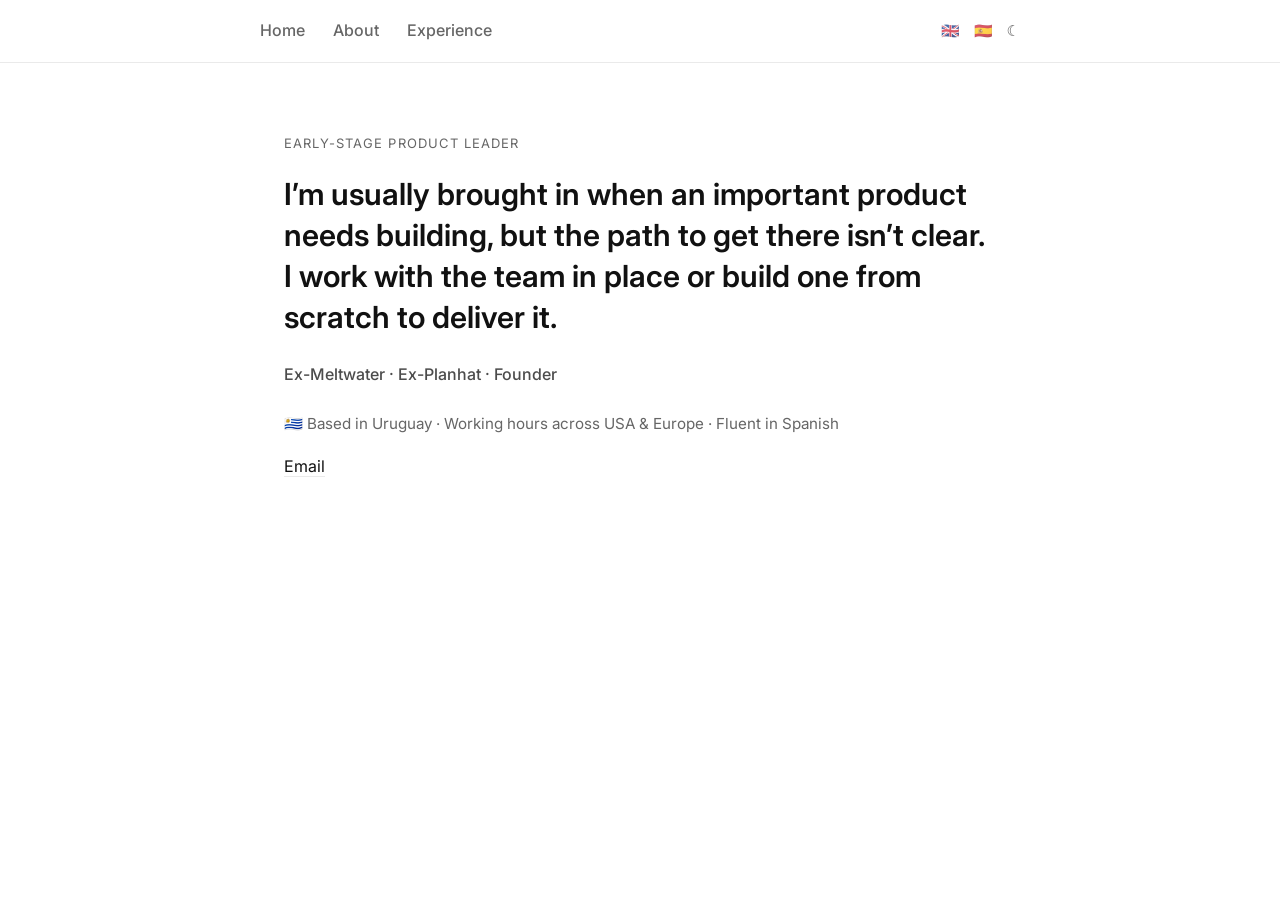
==== index.html @ c51dff46 "text changes" ====
<!DOCTYPE html>
<html lang="es" data-theme="light">
<head>
<meta charset="UTF-8">
<meta name="viewport" content="width=device-width, initial-scale=1.0">
<title>David Fallon</title>

<link rel="stylesheet" href="style.css">
<link href="https://fonts.googleapis.com/css2?family=Inter:wght@400;500;600&display=swap" rel="stylesheet">
<script defer src="script.js"></script>

<link id="favicon" rel="icon" type="image/png" href="images/faviconlight.png">
</head>

<body>

<nav>
  <div class="nav-inner">
    <div class="nav-links">
      <a href="index.html" data-en="Home" data-es="Inicio">Inicio</a>
      <a href="about.html" data-en="About" data-es="Sobre mí">Sobre mí</a>
      <a href="experience.html" data-en="Experience" data-es="Experiencia">Experiencia</a>
    </div>
    <div>
      <span class="lang-toggle" onclick="setLanguage('en')">🇬🇧</span>
      <span class="lang-toggle" onclick="setLanguage('es')">🇪🇸</span>
      <span class="lang-toggle" data-theme-toggle onclick="toggleTheme()">☾</span>
    </div>
  </div>
</nav>

<main class="container">

<p class="eyebrow"
data-en="Early-Stage Product Leader"
data-es=" Líder de producto en etapas">
Líder Senior de Producto
</p>

<h1
data-en="I’m usually brought in when an important product needs building, but the path to get there isn’t clear.<br>I work with the team in place or build one from scratch to deliver it."
data-es="Normalmente me incorporo cuando hay que construir un producto importante, pero el camino para llegar no está claro.<br>Trabajo con el equipo existente o lo construyo desde cero para entregarlo.">
Normalmente me incorporo cuando hay que construir un producto importante, pero el camino para llegar no está claro.<br>Trabajo con el equipo existente o lo construyo desde cero para entregarlo.
</h1>

<p class="subline">
Ex-Meltwater · Ex-Planhat · Founder
</p>

<p class="location"
data-en="🇺🇾 Based in Uruguay · Working hours across USA & Europe · Fluent in Spanish"
data-es="🇺🇾 Basado en Uruguay · Horarios compatibles con EE.UU. y Europa · Inglés y Español">
🇺🇾 Basado en Uruguay · Horarios compatibles con EE.UU. y Europa · Inglés fluido
</p>

<p>
<span class="contact-link" onclick="this.innerText='david@dmjfallon.com'"
data-en="Email"
data-es="Correo">
Correo
</span>
</p>

<div class="footer-space"></div>

</main>

</body>
</html>
---- style.css ----
:root {
  --text: #111;
  --muted: #666;
  --bg: #ffffff;
  --border: #eaeaea;
}

[data-theme="dark"] {
  --text: #f5f5f5;
  --muted: #9a9a9a;
  --bg: #0f0f0f;
  --border: #222;
}

* {
  box-sizing: border-box;
}

body {
  margin: 0;
  font-family: 'Inter', system-ui, -apple-system, sans-serif;
  background: var(--bg);
  color: var(--text);
  line-height: 1.6;
  -webkit-font-smoothing: antialiased;
  transition: background 0.2s ease, color 0.2s ease;
}

/* NAV */

nav {
  position: fixed;
  top: 0;
  width: 100%;
  background: var(--bg);
  border-bottom: 1px solid var(--border);
  padding: 18px 24px;
  display: flex;
  justify-content: center;
  z-index: 100;
}

.nav-inner {
  max-width: 760px;
  width: 100%;
  display: flex;
  justify-content: space-between;
  align-items: center;
}

.nav-links a {
  margin-right: 24px;
  text-decoration: none;
  color: var(--muted);
  font-weight: 500;
}

.nav-links a.active {
  color: var(--text);
  border-bottom: 1px solid var(--text);
  padding-bottom: 2px;
}

.lang-toggle {
  cursor: pointer;
  font-size: 15px;
  margin-left: 10px;
  opacity: 0.7;
}

.lang-toggle:hover {
  opacity: 1;
}

/* LAYOUT */

.container {
  max-width: 760px;
  margin: 0 auto;
  padding: 120px 24px 80px;
}

h1 {
  font-size: 1.9rem;
  font-weight: 600;
  line-height: 1.35;
  margin-bottom: 24px;
}

h2 {
  font-size: 1.4rem;
  margin: 0;
}

.role-meta {
  font-size: 0.9rem;
  color: var(--muted);
  margin-top: 4px;
}

p {
  margin-bottom: 18px;
}

ul {
  margin-top: 12px;
  padding-left: 18px;
}

li {
  margin-bottom: 8px;
}

.eyebrow {
  font-size: 13px;
  text-transform: uppercase;
  letter-spacing: 0.08em;
  color: var(--muted);
  margin-bottom: 14px;
}

.subline {
  font-size: 1rem;
  margin-top: 1rem;
  opacity: 0.75;
  font-weight: 500;
}

.location {
  margin-top: 1.5rem;
  font-size: 0.95rem;
  color: var(--muted);
}

.contact-link {
  cursor: pointer;
  border-bottom: 1px solid var(--border);
}

.contact-link:hover {
  border-bottom: 1px solid var(--text);
}

.footer-space {
  height: 60px;
}

/* COMPANY BLOCK */

.company {
  margin-top: 70px;
}

.company-header {
  display: flex;
  align-items: center;
  gap: 18px;
  cursor: pointer;
}

.company-logo {
  width: 42px;
  height: auto;
  opacity: 0.85;
  filter: grayscale(100%);
  transition: all 0.2s ease;
}

.company-header:hover .company-logo {
  filter: grayscale(0%);
  opacity: 1;
}

.company-meta {
  margin-left: 60px;
  margin-top: 10px;
  font-size: 0.9rem;
  color: var(--muted);
  max-height: 0;
  overflow: hidden;
  transition: max-height 0.25s ease;
}

.company-meta a {
  color: inherit;
  text-underline-offset: 2px;
}

.company-link {
  display: inline-block;
  font-size: 0.78rem;
  letter-spacing: 0.01em;
  text-decoration: none;
  border: 1px solid var(--border);
  border-radius: 999px;
  padding: 1px 8px;
  transition: border-color 0.2s ease, color 0.2s ease;
}

.company-link:hover {
  border-color: var(--text);
  color: var(--text);
}

.company.open .company-meta {
  max-height: 200px;
}

.company ul {
  margin-left: 60px;
}

/* RESPONSIVE */

@media (max-width: 768px) {

  .container {
    padding: 100px 20px 60px;
  }

  h1 {
    font-size: 1.6rem;
  }

  .company-logo {
    width: 36px;
  }

  .company-meta,
  .company ul {
    margin-left: 48px;
  }
}


/* Logo theme switching */

.logo-dark {
  display: none;
}

[data-theme="dark"] .logo-light {
  display: none;
}

[data-theme="dark"] .logo-dark {
  display: block;
}
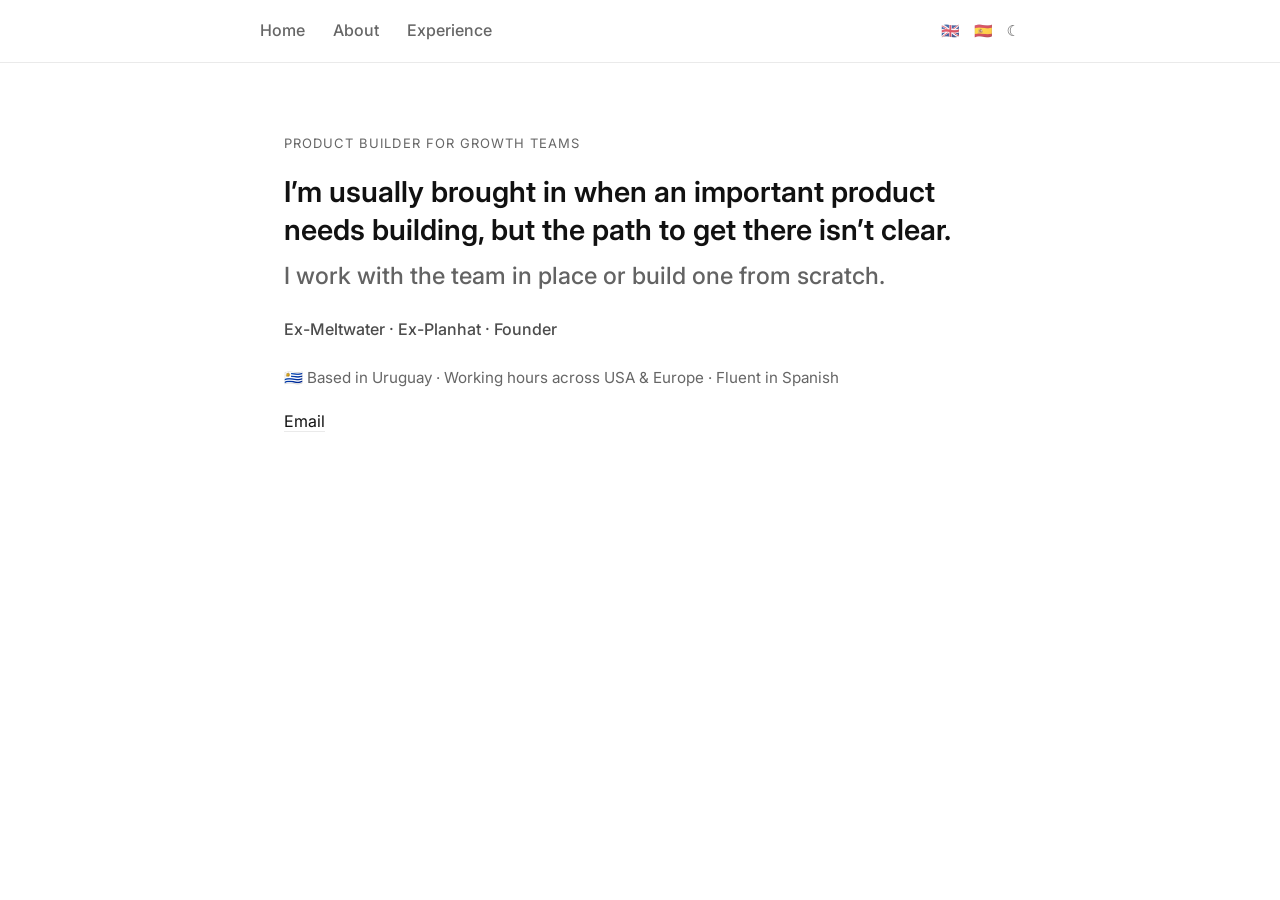
==== commit 5fc7ee03: "text changes" ====
--- a/index.html
+++ b/index.html
@@ -32,15 +32,15 @@
 <main class="container">
 
 <p class="eyebrow"
-data-en="Early-Stage Product Leader"
-data-es=" Líder de producto en etapas">
-Líder Senior de Producto
+data-en="Product Builder for Growth Teams"
+data-es="Constructor de producto para equipos en crecimiento">
+Constructor de producto para equipos en crecimiento
 </p>
 
-<h1
-data-en="I’m usually brought in when an important product needs building, but the path to get there isn’t clear.<br>I work with the team in place or build one from scratch to deliver it."
-data-es="Normalmente me incorporo cuando hay que construir un producto importante, pero el camino para llegar no está claro.<br>Trabajo con el equipo existente o lo construyo desde cero para entregarlo.">
-Normalmente me incorporo cuando hay que construir un producto importante, pero el camino para llegar no está claro.<br>Trabajo con el equipo existente o lo construyo desde cero para entregarlo.
+<h1 class="hero-headline"
+data-en="I’m usually brought in when an important product needs building, but the path to get there isn’t clear.<br><span class='hero-secondary'>I work with the team in place or build one from scratch.</span>"
+data-es="Normalmente me incorporo cuando hay que construir un producto importante, pero el camino para llegar no está claro.<br><span class='hero-secondary'>Trabajo con el equipo existente o lo construyo desde cero para entregarlo.</span>">
+Normalmente me incorporo cuando hay que construir un producto importante, pero el camino para llegar no está claro.<br><span class='hero-secondary'>Trabajo con el equipo existente o lo construyo desde cero para entregarlo.</span>
 </h1>
 
 <p class="subline">
--- a/style.css
+++ b/style.css
@@ -81,10 +81,25 @@
 }
 
 h1 {
-  font-size: 1.9rem;
+  font-size: 1.8rem;
   font-weight: 600;
-  line-height: 1.35;
+  line-height: 1.3;
   margin-bottom: 24px;
+}
+
+.hero-headline {
+  max-width: none;
+}
+
+.hero-secondary {
+  display: block;
+  max-width: none;
+  margin-top: 0.45em;
+  font-size: 0.82em;
+  font-weight: 500;
+  line-height: 1.45;
+  color: var(--text);
+  opacity: 0.65;
 }
 
 h2 {
@@ -219,7 +234,11 @@
   }
 
   h1 {
-    font-size: 1.6rem;
+    font-size: 1.5rem;
+  }
+
+  .hero-secondary {
+    font-size: 0.86em;
   }
 
   .company-logo {
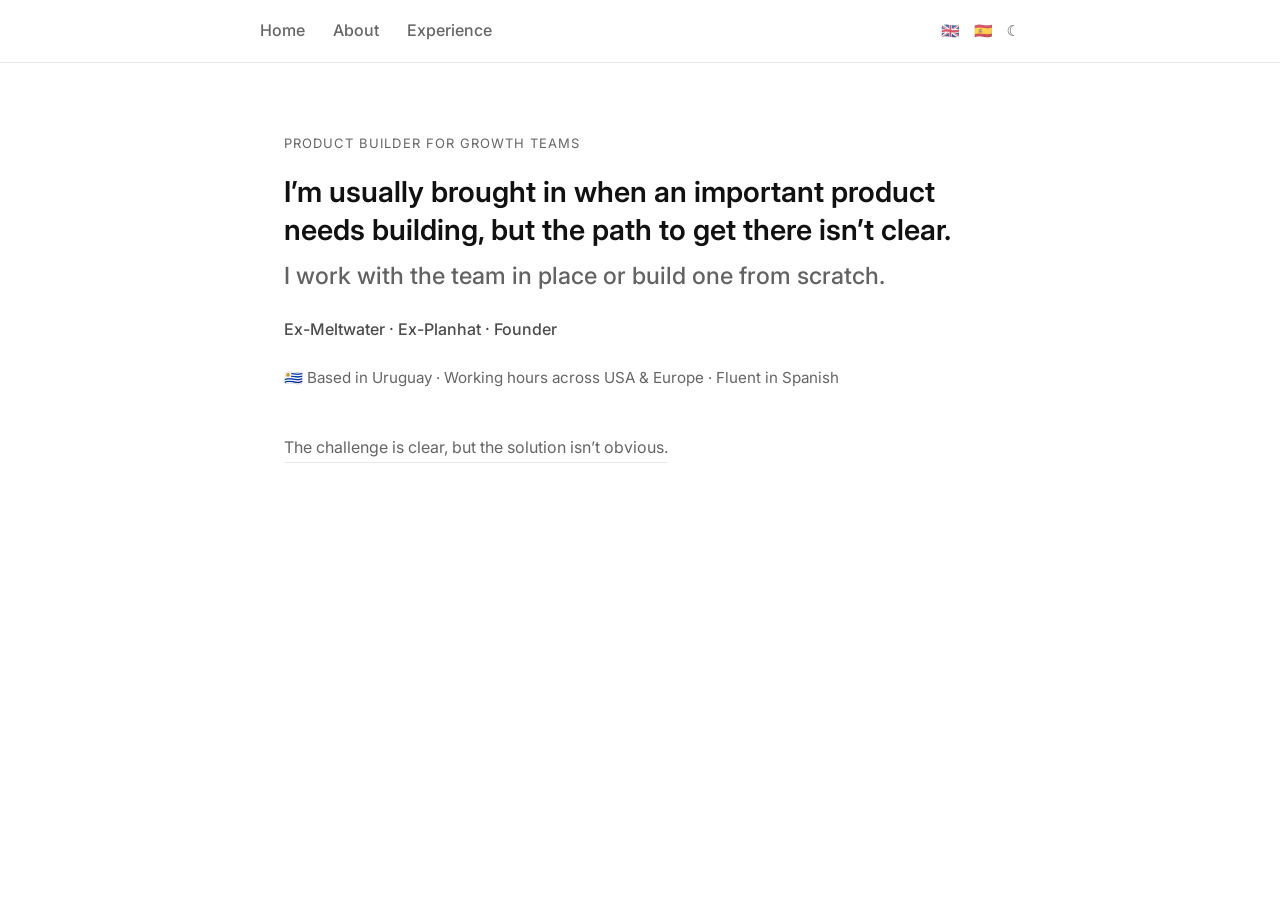
==== commit 97bfb219: "contact me" ====
--- a/index.html
+++ b/index.html
@@ -53,13 +53,38 @@
 🇺🇾 Basado en Uruguay · Horarios compatibles con EE.UU. y Europa · Inglés fluido
 </p>
 
-<p>
-<span class="contact-link" onclick="this.innerText='david@dmjfallon.com'"
-data-en="Email"
-data-es="Correo">
-Correo
-</span>
-</p>
+<div class="fit-section">
+  <p class="fit-trigger"
+    data-en="The challenge is clear, but the solution isn’t obvious."
+    data-es="El reto está claro, pero la solución no es obvia.">
+    El reto está claro, pero la solución no es obvia.
+  </p>
+
+  <div class="fit-panel">
+    <ul>
+      <li data-en="You’re at an inflection point in a startup or growth company."
+          data-es="Estás en un punto de inflexión en una startup o empresa en crecimiento.">
+        Estás en un punto de inflexión en una startup o empresa en crecimiento.
+      </li>
+      <li data-en="You need to spin up a small, focused team inside a larger organisation."
+          data-es="Necesitas crear un equipo pequeño y enfocado dentro de una organización más grande.">
+        Necesitas crear un equipo pequeño y enfocado dentro de una organización más grande.
+      </li>
+      <li data-en="You need one person to own product and execution end to end."
+          data-es="Necesitas una persona que asuma producto y ejecución de extremo a extremo.">
+        Necesitas una persona que asuma producto y ejecución de extremo a extremo.
+      </li>
+    </ul>
+
+    <p>
+      <span class="contact-link" onclick="this.innerText='david@dmjfallon.com'"
+        data-en="Send a short intro"
+        data-es="Envía una breve intro">
+        Envía una breve intro
+      </span>
+    </p>
+  </div>
+</div>
 
 <div class="footer-space"></div>
 
--- a/style.css
+++ b/style.css
@@ -156,6 +156,39 @@
   border-bottom: 1px solid var(--text);
 }
 
+.fit-section {
+  margin-top: 28px;
+}
+
+.fit-trigger {
+  display: inline-block;
+  margin-bottom: 0;
+  padding-bottom: 2px;
+  border-bottom: 1px solid var(--border);
+  color: var(--muted);
+  cursor: pointer;
+}
+
+.fit-trigger:hover {
+  color: var(--text);
+  border-bottom-color: var(--text);
+}
+
+.fit-panel {
+  max-height: 0;
+  overflow: hidden;
+  transition: max-height 0.25s ease, margin-top 0.25s ease;
+}
+
+.fit-section.open .fit-panel {
+  max-height: 520px;
+  margin-top: 14px;
+}
+
+.fit-panel ul {
+  margin-top: 0;
+}
+
 .footer-space {
   height: 60px;
 }
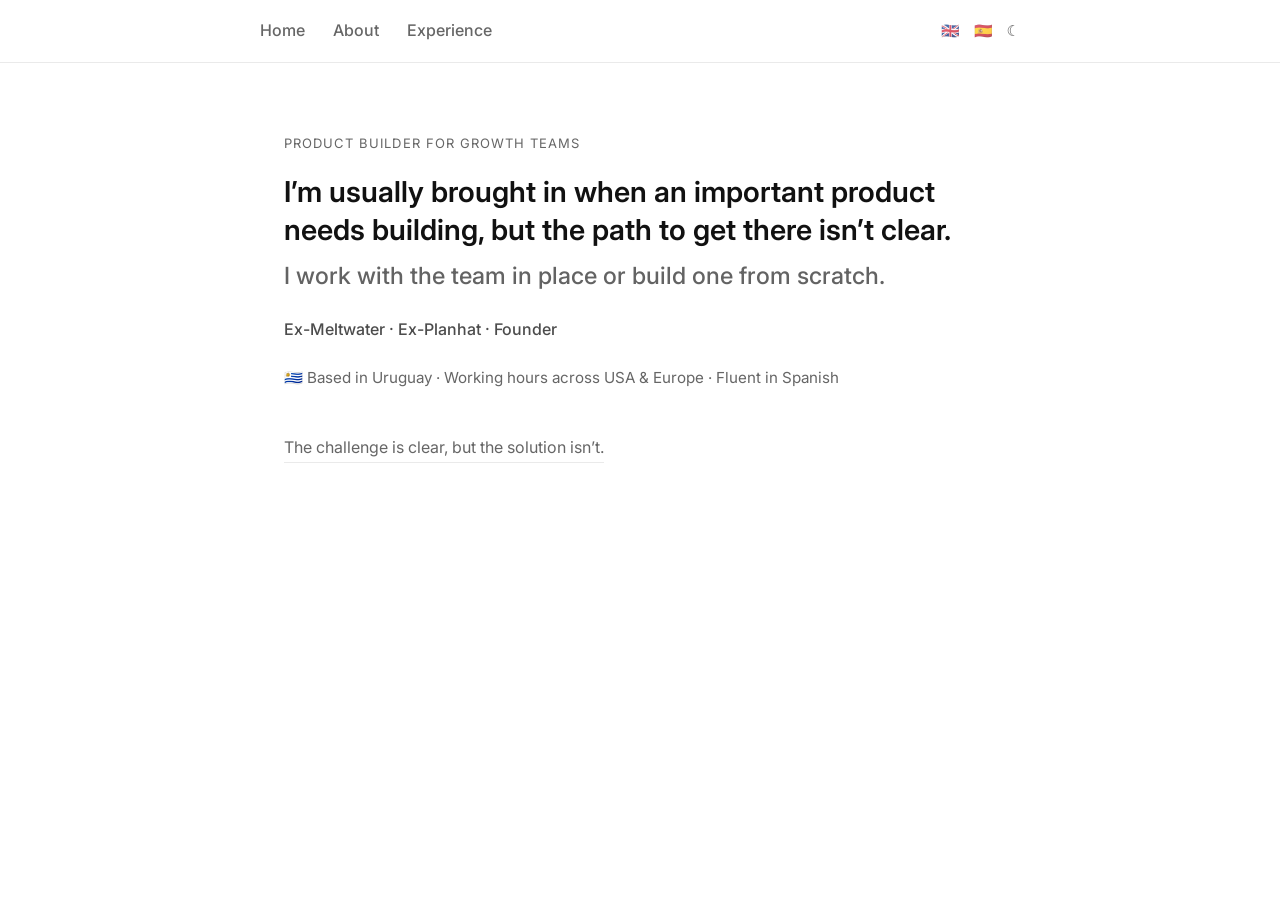
==== commit 1d73f5d3: "text change" ====
--- a/index.html
+++ b/index.html
@@ -55,7 +55,7 @@
 
 <div class="fit-section">
   <p class="fit-trigger"
-    data-en="The challenge is clear, but the solution isn’t obvious."
+    data-en="The challenge is clear, but the solution isn’t."
     data-es="El reto está claro, pero la solución no es obvia.">
     El reto está claro, pero la solución no es obvia.
   </p>
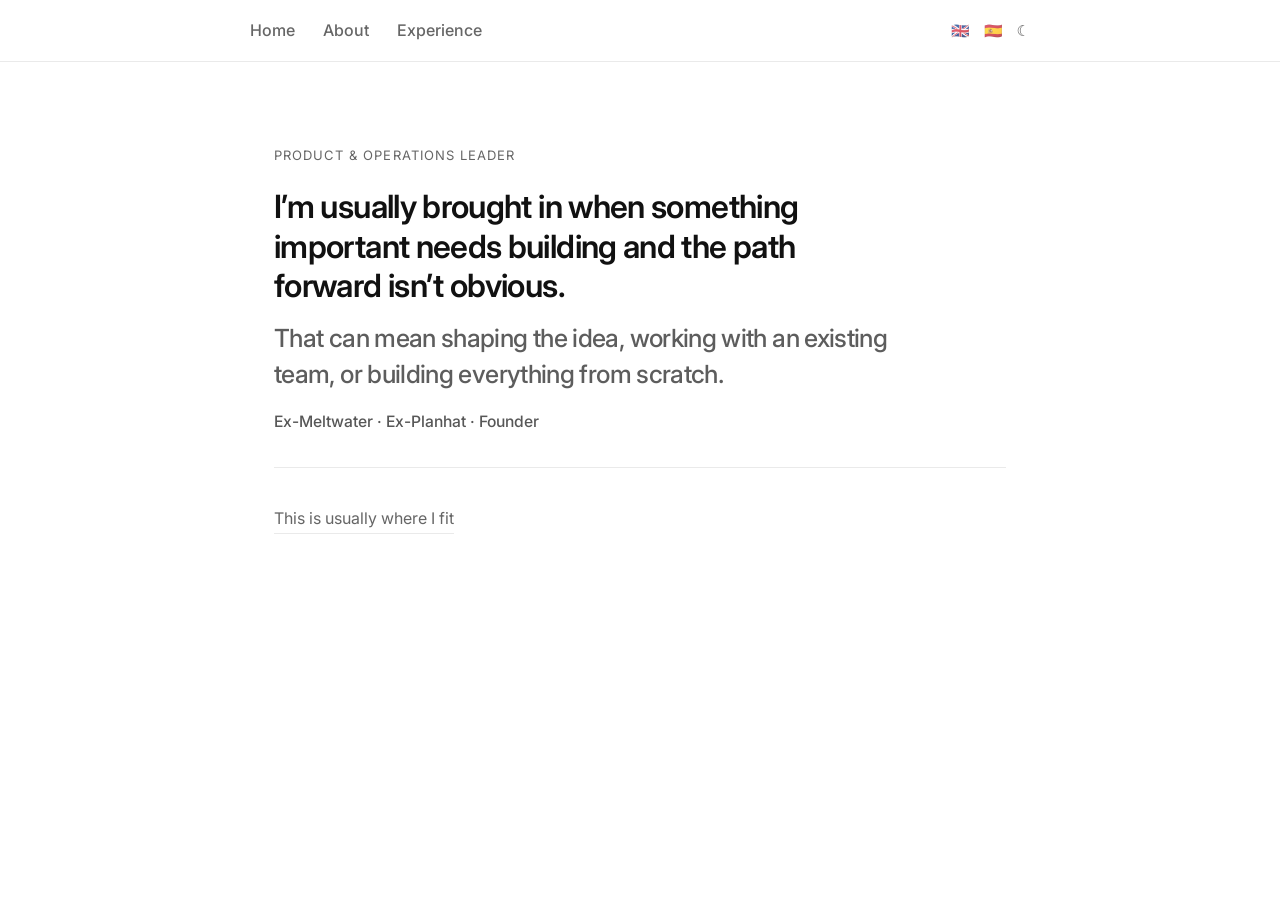
==== commit 0c89ed5e: "text updates" ====
--- a/index.html
+++ b/index.html
@@ -12,7 +12,7 @@
 <link id="favicon" rel="icon" type="image/png" href="images/faviconlight.png">
 </head>
 
-<body>
+<body data-title-en="David Fallon" data-title-es="David Fallon">
 
 <nav>
   <div class="nav-inner">
@@ -32,47 +32,41 @@
 <main class="container">
 
 <p class="eyebrow"
-data-en="Product Builder for Growth Teams"
-data-es="Constructor de producto para equipos en crecimiento">
-Constructor de producto para equipos en crecimiento
+data-en="Product & Operations Leader"
+data-es="Líder de producto y operaciones">
+Líder de producto y operaciones
 </p>
 
 <h1 class="hero-headline"
-data-en="I’m usually brought in when an important product needs building, but the path to get there isn’t clear.<br><span class='hero-secondary'>I work with the team in place or build one from scratch.</span>"
-data-es="Normalmente me incorporo cuando hay que construir un producto importante, pero el camino para llegar no está claro.<br><span class='hero-secondary'>Trabajo con el equipo existente o lo construyo desde cero para entregarlo.</span>">
-Normalmente me incorporo cuando hay que construir un producto importante, pero el camino para llegar no está claro.<br><span class='hero-secondary'>Trabajo con el equipo existente o lo construyo desde cero para entregarlo.</span>
+data-en="I’m usually brought in when something important needs building and the path forward isn’t obvious.<br><span class='hero-secondary'>That can mean shaping the idea, working with an existing team, or building everything from scratch.</span>"
+data-es="Suelo incorporarme cuando hay que construir algo importante y el camino no es obvio.<br><span class='hero-secondary'>Eso puede significar dar forma a la idea, trabajar con un equipo existente o construirlo todo desde cero.</span>">
+Suelo incorporarme cuando hay que construir algo importante y el camino no es obvio.<br><span class='hero-secondary'>Eso puede significar dar forma a la idea, trabajar con un equipo existente o construirlo todo desde cero.</span>
 </h1>
 
 <p class="subline">
 Ex-Meltwater · Ex-Planhat · Founder
 </p>
 
-<p class="location"
-data-en="🇺🇾 Based in Uruguay · Working hours across USA & Europe · Fluent in Spanish"
-data-es="🇺🇾 Basado en Uruguay · Horarios compatibles con EE.UU. y Europa · Inglés y Español">
-🇺🇾 Basado en Uruguay · Horarios compatibles con EE.UU. y Europa · Inglés fluido
-</p>
-
 <div class="fit-section">
   <p class="fit-trigger"
-    data-en="The challenge is clear, but the solution isn’t."
-    data-es="El reto está claro, pero la solución no es obvia.">
-    El reto está claro, pero la solución no es obvia.
+    data-en="This is usually where I fit"
+    data-es="Aquí es donde suelo encajar">
+    Aquí es donde suelo encajar
   </p>
 
   <div class="fit-panel">
     <ul>
-      <li data-en="You’re at an inflection point in a startup or growth company."
-          data-es="Estás en un punto de inflexión en una startup o empresa en crecimiento.">
-        Estás en un punto de inflexión en una startup o empresa en crecimiento.
+      <li data-en="You need a senior person to own product and execution end to end."
+          data-es="Necesitas una persona senior que asuma producto y ejecución de extremo a extremo.">
+        Necesitas una persona senior que asuma producto y ejecución de extremo a extremo.
       </li>
-      <li data-en="You need to spin up a small, focused team inside a larger organisation."
-          data-es="Necesitas crear un equipo pequeño y enfocado dentro de una organización más grande.">
-        Necesitas crear un equipo pequeño y enfocado dentro de una organización más grande.
+      <li data-en="You’re starting a new product, function, or internal capability with little structure in place."
+          data-es="Estás creando un nuevo producto, función o capacidad interna con poca estructura todavía.">
+        Estás creando un nuevo producto, función o capacidad interna con poca estructura todavía.
       </li>
-      <li data-en="You need one person to own product and execution end to end."
-          data-es="Necesitas una persona que asuma producto y ejecución de extremo a extremo.">
-        Necesitas una persona que asuma producto y ejecución de extremo a extremo.
+      <li data-en="You need to spin up a new team that can get moving quickly and deliver."
+          data-es="Necesitas poner en marcha un nuevo equipo que pueda arrancar rápido y entregar.">
+        Necesitas poner en marcha un nuevo equipo que pueda arrancar rápido y entregar.
       </li>
     </ul>
 
--- a/style.css
+++ b/style.css
@@ -21,7 +21,7 @@
   font-family: 'Inter', system-ui, -apple-system, sans-serif;
   background: var(--bg);
   color: var(--text);
-  line-height: 1.6;
+  line-height: 1.58;
   -webkit-font-smoothing: antialiased;
   transition: background 0.2s ease, color 0.2s ease;
 }
@@ -32,20 +32,22 @@
   position: fixed;
   top: 0;
   width: 100%;
-  background: var(--bg);
+  background: color-mix(in srgb, var(--bg) 92%, transparent);
   border-bottom: 1px solid var(--border);
   padding: 18px 24px;
   display: flex;
   justify-content: center;
   z-index: 100;
+  backdrop-filter: blur(10px);
 }
 
 .nav-inner {
-  max-width: 760px;
+  max-width: 780px;
   width: 100%;
   display: flex;
   justify-content: space-between;
   align-items: center;
+  gap: 16px;
 }
 
 .nav-links a {
@@ -75,31 +77,32 @@
 /* LAYOUT */
 
 .container {
-  max-width: 760px;
+  max-width: 780px;
   margin: 0 auto;
-  padding: 120px 24px 80px;
+  padding: 132px 24px 88px;
 }
 
 h1 {
-  font-size: 1.8rem;
+  font-size: 2rem;
   font-weight: 600;
-  line-height: 1.3;
-  margin-bottom: 24px;
+  line-height: 1.24;
+  letter-spacing: -0.02em;
+  margin-bottom: 18px;
 }
 
 .hero-headline {
-  max-width: none;
+  max-width: 620px;
 }
 
 .hero-secondary {
   display: block;
-  max-width: none;
-  margin-top: 0.45em;
-  font-size: 0.82em;
+  max-width: 620px;
+  margin-top: 0.55em;
+  font-size: 0.78em;
   font-weight: 500;
   line-height: 1.45;
   color: var(--text);
-  opacity: 0.65;
+  opacity: 0.68;
 }
 
 h2 {
@@ -114,7 +117,7 @@
 }
 
 p {
-  margin-bottom: 18px;
+  margin-bottom: 16px;
 }
 
 ul {
@@ -135,9 +138,9 @@
 }
 
 .subline {
-  font-size: 1rem;
-  margin-top: 1rem;
-  opacity: 0.75;
+  font-size: 0.98rem;
+  margin-top: 0.8rem;
+  opacity: 0.7;
   font-weight: 500;
 }
 
@@ -147,6 +150,13 @@
   color: var(--muted);
 }
 
+.time-row {
+  display: block;
+  margin-top: 0.35rem;
+  font-size: 0.88em;
+  opacity: 0.8;
+}
+
 .contact-link {
   cursor: pointer;
   border-bottom: 1px solid var(--border);
@@ -157,7 +167,9 @@
 }
 
 .fit-section {
-  margin-top: 28px;
+  margin-top: 32px;
+  padding-top: 22px;
+  border-top: 1px solid var(--border);
 }
 
 .fit-trigger {
@@ -187,6 +199,11 @@
 
 .fit-panel ul {
   margin-top: 0;
+  padding-left: 20px;
+}
+
+.fit-panel li {
+  margin-bottom: 10px;
 }
 
 .footer-space {
@@ -196,12 +213,14 @@
 /* COMPANY BLOCK */
 
 .company {
-  margin-top: 70px;
+  margin-top: 56px;
+  padding-top: 28px;
+  border-top: 1px solid var(--border);
 }
 
 .company-header {
   display: flex;
-  align-items: center;
+  align-items: flex-start;
   gap: 18px;
   cursor: pointer;
 }
@@ -209,24 +228,26 @@
 .company-logo {
   width: 42px;
   height: auto;
-  opacity: 0.85;
+  opacity: 0.8;
   filter: grayscale(100%);
-  transition: all 0.2s ease;
+  transition: transform 0.2s ease, opacity 0.2s ease, filter 0.2s ease;
 }
 
 .company-header:hover .company-logo {
   filter: grayscale(0%);
   opacity: 1;
+  transform: translateY(-1px);
 }
 
 .company-meta {
   margin-left: 60px;
-  margin-top: 10px;
+  margin-top: 12px;
   font-size: 0.9rem;
   color: var(--muted);
+  line-height: 1.5;
   max-height: 0;
   overflow: hidden;
-  transition: max-height 0.25s ease;
+  transition: max-height 0.25s ease, margin-top 0.25s ease;
 }
 
 .company-meta a {
@@ -252,10 +273,12 @@
 
 .company.open .company-meta {
   max-height: 200px;
+  margin-top: 12px;
 }
 
 .company ul {
   margin-left: 60px;
+  margin-top: 14px;
 }
 
 /* RESPONSIVE */
@@ -263,15 +286,39 @@
 @media (max-width: 768px) {
 
   .container {
-    padding: 100px 20px 60px;
+    padding: 108px 20px 64px;
   }
 
   h1 {
-    font-size: 1.5rem;
+    font-size: 1.58rem;
+  }
+
+  .hero-headline {
+    max-width: none;
   }
 
   .hero-secondary {
-    font-size: 0.86em;
+    max-width: none;
+    font-size: 0.84em;
+  }
+
+  nav {
+    padding: 14px 18px;
+  }
+
+  .nav-inner {
+    align-items: flex-start;
+    flex-wrap: wrap;
+  }
+
+  .nav-links {
+    display: flex;
+    flex-wrap: wrap;
+    row-gap: 8px;
+  }
+
+  .nav-links a {
+    margin-right: 18px;
   }
 
   .company-logo {
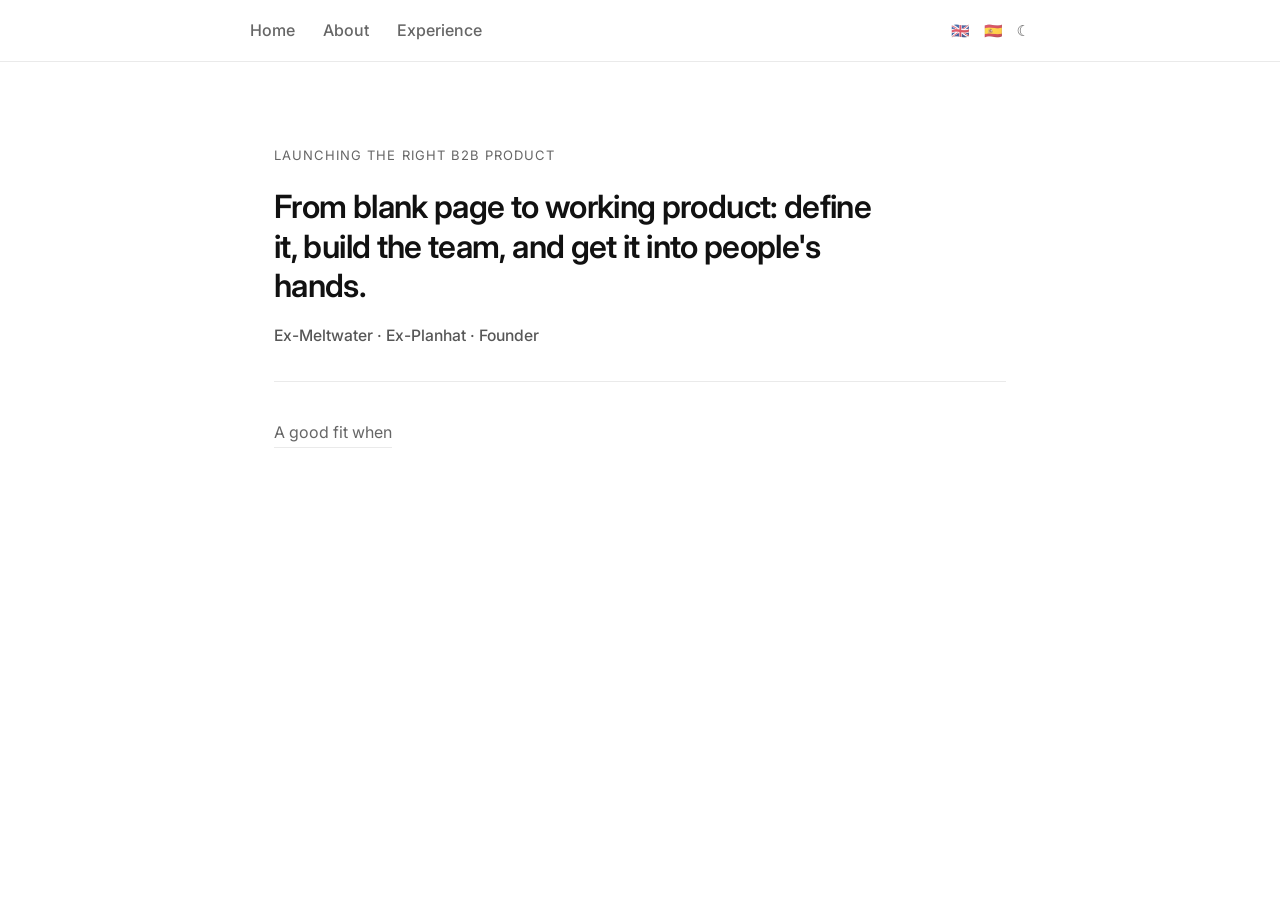
==== commit af26bedc: "Refine site positioning copy" ====
--- a/index.html
+++ b/index.html
@@ -32,15 +32,15 @@
 <main class="container">
 
 <p class="eyebrow"
-data-en="Product & Operations Leader"
-data-es="Líder de producto y operaciones">
-Líder de producto y operaciones
+data-en="Launching the Right B2B Product"
+data-es="Lanzar el producto B2B adecuado">
+Lanzar el producto B2B adecuado
 </p>
 
 <h1 class="hero-headline"
-data-en="I’m usually brought in when something important needs building and the path forward isn’t obvious.<br><span class='hero-secondary'>That can mean shaping the idea, working with an existing team, or building everything from scratch.</span>"
-data-es="Suelo incorporarme cuando hay que construir algo importante y el camino no es obvio.<br><span class='hero-secondary'>Eso puede significar dar forma a la idea, trabajar con un equipo existente o construirlo todo desde cero.</span>">
-Suelo incorporarme cuando hay que construir algo importante y el camino no es obvio.<br><span class='hero-secondary'>Eso puede significar dar forma a la idea, trabajar con un equipo existente o construirlo todo desde cero.</span>
+data-en="From blank page to working product: define it, build the team, and get it into people's hands."
+data-es="De una hoja en blanco a un producto real: definirlo, construir el equipo y ponerlo en manos de la gente.">
+De una hoja en blanco a un producto real: definirlo, construir el equipo y ponerlo en manos de la gente.
 </h1>
 
 <p class="subline">
@@ -49,24 +49,24 @@
 
 <div class="fit-section">
   <p class="fit-trigger"
-    data-en="This is usually where I fit"
-    data-es="Aquí es donde suelo encajar">
-    Aquí es donde suelo encajar
+    data-en="A good fit when"
+    data-es="Encajo bien cuando">
+    Encajo bien cuando
   </p>
 
   <div class="fit-panel">
     <ul>
-      <li data-en="You need a senior person to own product and execution end to end."
-          data-es="Necesitas una persona senior que asuma producto y ejecución de extremo a extremo.">
-        Necesitas una persona senior que asuma producto y ejecución de extremo a extremo.
+      <li data-en="There is a real business opportunity, but the product still needs shaping."
+          data-es="Hay una oportunidad de negocio real, pero el producto todavía necesita definirse.">
+        Hay una oportunidad de negocio real, pero el producto todavía necesita definirse.
       </li>
-      <li data-en="You’re starting a new product, function, or internal capability with little structure in place."
-          data-es="Estás creando un nuevo producto, función o capacidad interna con poca estructura todavía.">
-        Estás creando un nuevo producto, función o capacidad interna con poca estructura todavía.
+      <li data-en="The team does not exist yet, or needs to be built once the plan is clearer."
+          data-es="El equipo todavía no existe, o hay que construirlo una vez que el plan esté más claro.">
+        El equipo todavía no existe, o hay que construirlo una vez que el plan esté más claro.
       </li>
-      <li data-en="You need to spin up a new team that can get moving quickly and deliver."
-          data-es="Necesitas poner en marcha un nuevo equipo que pueda arrancar rápido y entregar.">
-        Necesitas poner en marcha un nuevo equipo que pueda arrancar rápido y entregar.
+      <li data-en="You need someone who can help decide what should be built, build the team from scratch, and get it live fast."
+          data-es="Necesitas a alguien que ayude a decidir qué hay que construir, monte el equipo desde cero y lo ponga en marcha rápido.">
+        Necesitas a alguien que ayude a decidir qué hay que construir, monte el equipo desde cero y lo ponga en marcha rápido.
       </li>
     </ul>
 
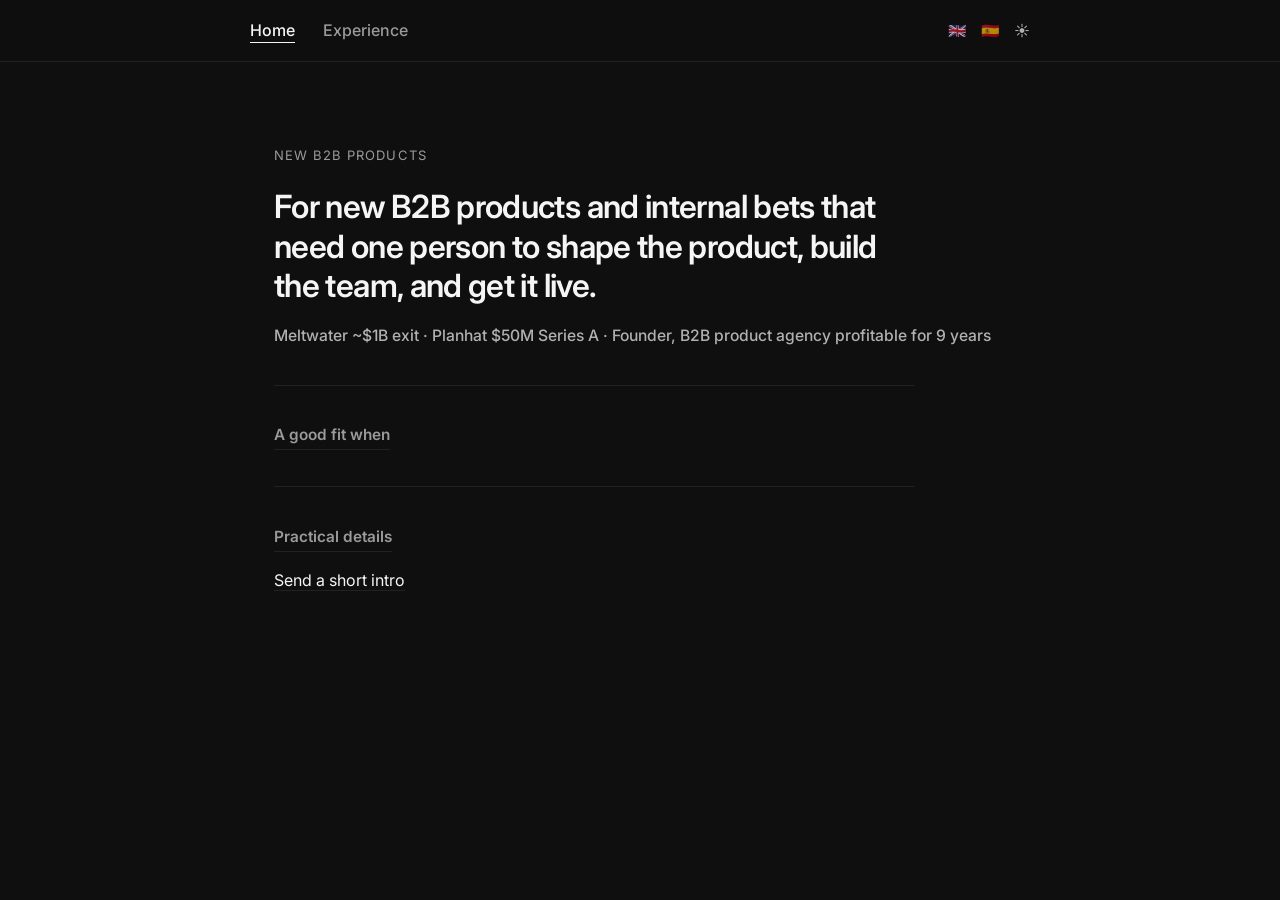
==== commit 34feb7d3: "Refine site positioning copy" ====
--- a/index.html
+++ b/index.html
@@ -1,5 +1,5 @@
 <!DOCTYPE html>
-<html lang="es" data-theme="light">
+<html lang="es" data-theme="dark">
 <head>
 <meta charset="UTF-8">
 <meta name="viewport" content="width=device-width, initial-scale=1.0">
@@ -9,7 +9,7 @@
 <link href="https://fonts.googleapis.com/css2?family=Inter:wght@400;500;600&display=swap" rel="stylesheet">
 <script defer src="script.js"></script>
 
-<link id="favicon" rel="icon" type="image/png" href="images/faviconlight.png">
+<link id="favicon" rel="icon" type="image/png" href="images/favicondark.png">
 </head>
 
 <body data-title-en="David Fallon" data-title-es="David Fallon">
@@ -17,8 +17,7 @@
 <nav>
   <div class="nav-inner">
     <div class="nav-links">
-      <a href="index.html" data-en="Home" data-es="Inicio">Inicio</a>
-      <a href="about.html" data-en="About" data-es="Sobre mí">Sobre mí</a>
+      <a href="index.html" class="active" data-en="Home" data-es="Inicio">Inicio</a>
       <a href="experience.html" data-en="Experience" data-es="Experiencia">Experiencia</a>
     </div>
     <div>
@@ -32,53 +31,76 @@
 <main class="container">
 
 <p class="eyebrow"
-data-en="Launching the Right B2B Product"
-data-es="Lanzar el producto B2B adecuado">
-Lanzar el producto B2B adecuado
+data-en="New B2B Products"
+data-es="Nuevos productos B2B">
+Nuevos productos B2B
 </p>
 
 <h1 class="hero-headline"
-data-en="From blank page to working product: define it, build the team, and get it into people's hands."
-data-es="De una hoja en blanco a un producto real: definirlo, construir el equipo y ponerlo en manos de la gente.">
-De una hoja en blanco a un producto real: definirlo, construir el equipo y ponerlo en manos de la gente.
+data-en="For new B2B products and internal bets that need one person to shape the product, build the team, and get it live."
+data-es="Para nuevos productos B2B y apuestas internas que necesitan una sola persona para definir el producto, construir el equipo y ponerlo en marcha.">
+Para nuevos productos B2B y apuestas internas que necesitan una sola persona para definir el producto, construir el equipo y ponerlo en marcha.
 </h1>
 
-<p class="subline">
-Ex-Meltwater · Ex-Planhat · Founder
+<p class="subline"
+data-en="Meltwater ~$1B exit · Planhat $50M Series A · Founder, B2B product agency profitable for 9 years"
+data-es="Meltwater salida de ~$1B · Planhat Serie A de $50M · Fundador, agencia de producto B2B rentable durante 9 años">
+Meltwater salida de ~$1B · Planhat Serie A de $50M · Fundador, agencia de producto B2B rentable durante 9 años
 </p>
 
-<div class="fit-section">
-  <p class="fit-trigger"
+<section class="home-section collapsible-section">
+  <p class="section-title section-trigger"
     data-en="A good fit when"
     data-es="Encajo bien cuando">
     Encajo bien cuando
   </p>
 
-  <div class="fit-panel">
-    <ul>
+  <div class="section-panel">
+    <ul class="section-points">
       <li data-en="There is a real business opportunity, but the product still needs shaping."
           data-es="Hay una oportunidad de negocio real, pero el producto todavía necesita definirse.">
         Hay una oportunidad de negocio real, pero el producto todavía necesita definirse.
       </li>
-      <li data-en="The team does not exist yet, or needs to be built once the plan is clearer."
-          data-es="El equipo todavía no existe, o hay que construirlo una vez que el plan esté más claro.">
-        El equipo todavía no existe, o hay que construirlo una vez que el plan esté más claro.
+      <li data-en="The team still needs building from scratch, or shaping once the plan is clearer."
+          data-es="El equipo todavía necesita construirse desde cero, o tomar forma una vez que el plan esté más claro.">
+        El equipo todavía necesita construirse desde cero, o tomar forma una vez que el plan esté más claro.
       </li>
-      <li data-en="You need someone who can help decide what should be built, build the team from scratch, and get it live fast."
-          data-es="Necesitas a alguien que ayude a decidir qué hay que construir, monte el equipo desde cero y lo ponga en marcha rápido.">
-        Necesitas a alguien que ayude a decidir qué hay que construir, monte el equipo desde cero y lo ponga en marcha rápido.
+      <li data-en="You need one person to take ownership from start to finish."
+          data-es="Necesitas una persona que se haga cargo de principio a fin.">
+        Necesitas una persona que se haga cargo de principio a fin.
       </li>
     </ul>
+  </div>
+</section>
 
-    <p>
-      <span class="contact-link" onclick="this.innerText='david@dmjfallon.com'"
-        data-en="Send a short intro"
-        data-es="Envía una breve intro">
-        Envía una breve intro
-      </span>
-    </p>
+<section class="home-section collapsible-section">
+  <p class="section-title section-trigger"
+    data-en="Practical details"
+    data-es="Detalles prácticos">
+    Detalles prácticos
+  </p>
+
+  <div class="section-panel">
+    <ul class="section-points">
+      <li data-en="Based in Uruguay, with working overlap across both Europe and the US.<br><span class='time-row'>Uruguay: <span data-uy-time></span> · Your time: <span data-local-time></span></span>"
+          data-es="Basado en Uruguay, con solapamiento horario tanto con Europa como con EE.UU.<br><span class='time-row'>Uruguay: <span data-uy-time></span> · Tu hora: <span data-local-time></span></span>">
+        Basado en Uruguay, con solapamiento horario tanto con Europa como con EE.UU.<br><span class="time-row">Uruguay: <span data-uy-time></span> · Tu hora: <span data-local-time></span></span>
+      </li>
+      <li data-en="Fluent Spanish."
+          data-es="Español fluido.">
+        Español fluido.
+      </li>
+    </ul>
   </div>
-</div>
+</section>
+
+<p>
+  <span class="contact-link" onclick="this.innerText='david@dmjfallon.com'"
+    data-en="Send a short intro"
+    data-es="Envía una breve intro">
+    Envía una breve intro
+  </span>
+</p>
 
 <div class="footer-space"></div>
 
--- a/style.css
+++ b/style.css
@@ -150,6 +150,39 @@
   color: var(--muted);
 }
 
+.about-lead {
+  max-width: 640px;
+  margin-bottom: 22px;
+  font-size: 1.16rem;
+  line-height: 1.5;
+}
+
+.about-points {
+  max-width: 640px;
+  margin: 0 0 24px;
+  padding: 18px 0 0;
+  border-top: 1px solid var(--border);
+  list-style: none;
+}
+
+.about-points li {
+  position: relative;
+  margin-bottom: 12px;
+  padding-left: 18px;
+}
+
+.about-points li::before {
+  content: "";
+  position: absolute;
+  left: 0;
+  top: 0.7em;
+  width: 6px;
+  height: 6px;
+  border-radius: 999px;
+  background: var(--text);
+  opacity: 0.55;
+}
+
 .time-row {
   display: block;
   margin-top: 0.35rem;
@@ -166,44 +199,51 @@
   border-bottom: 1px solid var(--text);
 }
 
-.fit-section {
-  margin-top: 32px;
+.home-section {
+  max-width: 640px;
+  margin-top: 36px;
   padding-top: 22px;
   border-top: 1px solid var(--border);
 }
 
-.fit-trigger {
+.section-title {
   display: inline-block;
   margin-bottom: 0;
   padding-bottom: 2px;
+  font-size: 0.96rem;
+  font-weight: 600;
+  color: var(--muted);
   border-bottom: 1px solid var(--border);
-  color: var(--muted);
   cursor: pointer;
 }
 
-.fit-trigger:hover {
+.section-title:hover {
   color: var(--text);
   border-bottom-color: var(--text);
 }
 
-.fit-panel {
+.section-panel {
   max-height: 0;
   overflow: hidden;
   transition: max-height 0.25s ease, margin-top 0.25s ease;
 }
 
-.fit-section.open .fit-panel {
+.collapsible-section.open .section-panel {
   max-height: 520px;
   margin-top: 14px;
 }
 
-.fit-panel ul {
+.section-points {
   margin-top: 0;
   padding-left: 20px;
 }
 
-.fit-panel li {
+.section-points li {
   margin-bottom: 10px;
+}
+
+.section-points .time-row {
+  margin-top: 0.45rem;
 }
 
 .footer-space {
@@ -216,13 +256,13 @@
   margin-top: 56px;
   padding-top: 28px;
   border-top: 1px solid var(--border);
+  cursor: pointer;
 }
 
 .company-header {
   display: flex;
   align-items: flex-start;
   gap: 18px;
-  cursor: pointer;
 }
 
 .company-logo {
@@ -272,13 +312,42 @@
 }
 
 .company.open .company-meta {
-  max-height: 200px;
+  max-height: none;
+  margin-top: 0;
+}
+
+.company-summary {
+  margin: 10px 0 0 60px;
+  max-width: 620px;
+  color: var(--text);
+}
+
+.company-panel {
+  max-height: 0;
+  overflow: hidden;
+  transition: max-height 0.25s ease, margin-top 0.25s ease;
+}
+
+.company.open .company-panel {
+  max-height: 720px;
   margin-top: 12px;
 }
 
-.company ul {
+.company-panel .company-meta {
+  margin-left: 60px;
+  margin-top: 0;
+  max-height: none;
+  overflow: visible;
+}
+
+.company-panel ul {
   margin-left: 60px;
   margin-top: 14px;
+  padding-bottom: 4px;
+}
+
+.company-panel li {
+  margin-bottom: 8px;
 }
 
 /* RESPONSIVE */
@@ -325,8 +394,9 @@
     width: 36px;
   }
 
-  .company-meta,
-  .company ul {
+  .company-summary,
+  .company-panel .company-meta,
+  .company-panel ul {
     margin-left: 48px;
   }
 }
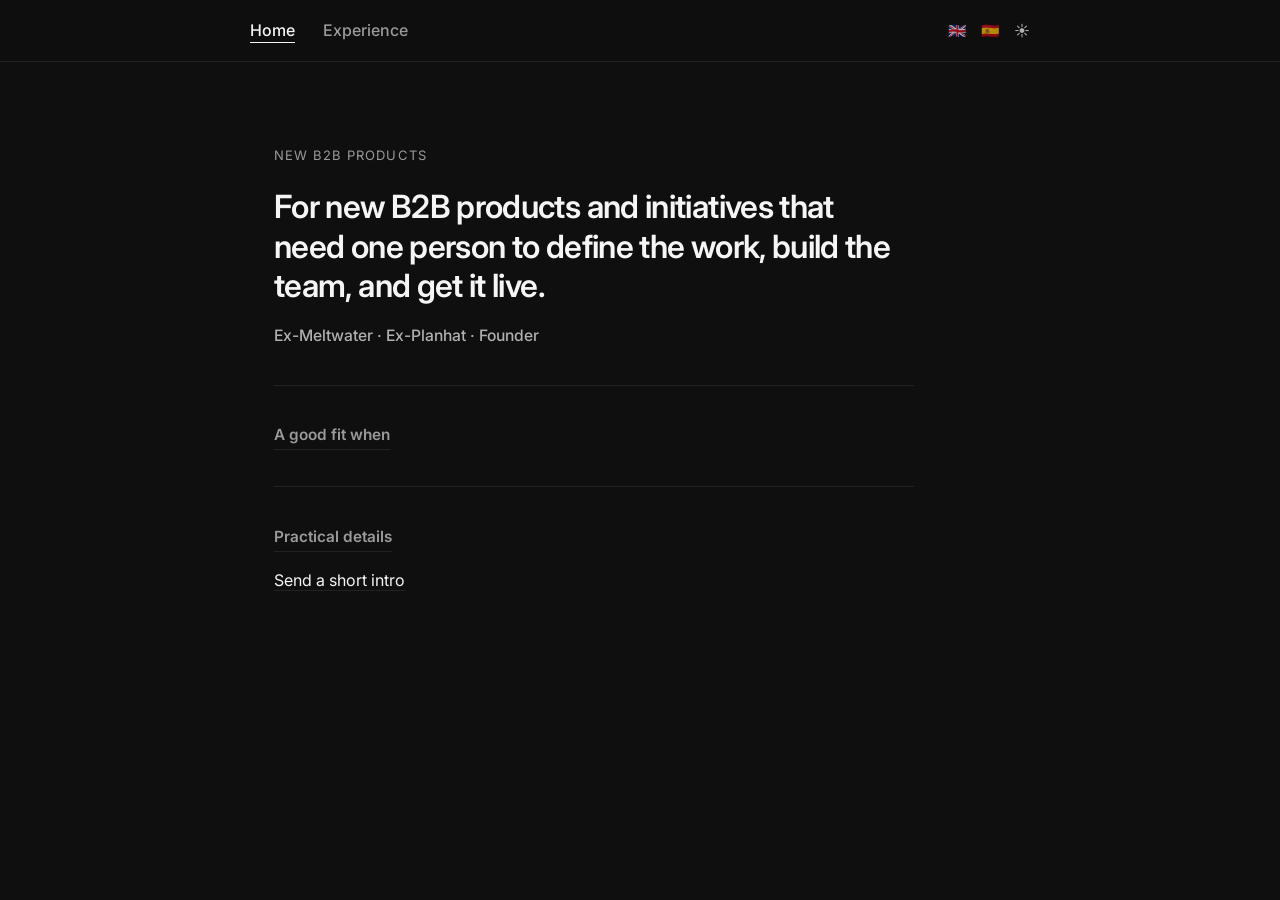
==== commit ceefd9ac: "Refine site positioning copy" ====
--- a/index.html
+++ b/index.html
@@ -37,15 +37,15 @@
 </p>
 
 <h1 class="hero-headline"
-data-en="For new B2B products and internal bets that need one person to shape the product, build the team, and get it live."
-data-es="Para nuevos productos B2B y apuestas internas que necesitan una sola persona para definir el producto, construir el equipo y ponerlo en marcha.">
-Para nuevos productos B2B y apuestas internas que necesitan una sola persona para definir el producto, construir el equipo y ponerlo en marcha.
+data-en="For new B2B products and initiatives that need one person to define the work, build the team, and get it live."
+data-es="Para nuevos productos B2B e iniciativas que necesitan una sola persona para definir el trabajo, construir el equipo y ponerlo en marcha.">
+Para nuevos productos B2B e iniciativas que necesitan una sola persona para definir el trabajo, construir el equipo y ponerlo en marcha.
 </h1>
 
 <p class="subline"
-data-en="Meltwater ~$1B exit · Planhat $50M Series A · Founder, B2B product agency profitable for 9 years"
-data-es="Meltwater salida de ~$1B · Planhat Serie A de $50M · Fundador, agencia de producto B2B rentable durante 9 años">
-Meltwater salida de ~$1B · Planhat Serie A de $50M · Fundador, agencia de producto B2B rentable durante 9 años
+data-en="Ex-Meltwater · Ex-Planhat · Founder"
+data-es="Ex-Meltwater · Ex-Planhat · Fundador">
+Ex-Meltwater · Ex-Planhat · Fundador
 </p>
 
 <section class="home-section collapsible-section">
@@ -57,9 +57,9 @@
 
   <div class="section-panel">
     <ul class="section-points">
-      <li data-en="There is a real business opportunity, but the product still needs shaping."
-          data-es="Hay una oportunidad de negocio real, pero el producto todavía necesita definirse.">
-        Hay una oportunidad de negocio real, pero el producto todavía necesita definirse.
+      <li data-en="There is a real business opportunity, but the product and plan still need defining."
+          data-es="Hay una oportunidad de negocio real, pero el producto y el plan todavía necesitan definirse.">
+        Hay una oportunidad de negocio real, pero el producto y el plan todavía necesitan definirse.
       </li>
       <li data-en="The team still needs building from scratch, or shaping once the plan is clearer."
           data-es="El equipo todavía necesita construirse desde cero, o tomar forma una vez que el plan esté más claro.">
@@ -86,10 +86,6 @@
           data-es="Basado en Uruguay, con solapamiento horario tanto con Europa como con EE.UU.<br><span class='time-row'>Uruguay: <span data-uy-time></span> · Tu hora: <span data-local-time></span></span>">
         Basado en Uruguay, con solapamiento horario tanto con Europa como con EE.UU.<br><span class="time-row">Uruguay: <span data-uy-time></span> · Tu hora: <span data-local-time></span></span>
       </li>
-      <li data-en="Fluent Spanish."
-          data-es="Español fluido.">
-        Español fluido.
-      </li>
     </ul>
   </div>
 </section>
--- a/style.css
+++ b/style.css
@@ -263,6 +263,22 @@
   display: flex;
   align-items: flex-start;
   gap: 18px;
+  position: relative;
+  padding-right: 22px;
+}
+
+.company-header::after {
+  content: "";
+  position: absolute;
+  right: 2px;
+  top: 12px;
+  width: 8px;
+  height: 8px;
+  border-right: 1.5px solid var(--muted);
+  border-bottom: 1.5px solid var(--muted);
+  transform: rotate(45deg);
+  transition: transform 0.2s ease, border-color 0.2s ease, opacity 0.2s ease;
+  opacity: 0.8;
 }
 
 .company-logo {
@@ -273,10 +289,19 @@
   transition: transform 0.2s ease, opacity 0.2s ease, filter 0.2s ease;
 }
 
-.company-header:hover .company-logo {
+.company:hover .company-logo {
   filter: grayscale(0%);
   opacity: 1;
   transform: translateY(-1px);
+}
+
+.company:hover .company-header::after {
+  border-color: var(--text);
+}
+
+.company.open .company-header::after {
+  transform: rotate(225deg);
+  border-color: var(--text);
 }
 
 .company-meta {
